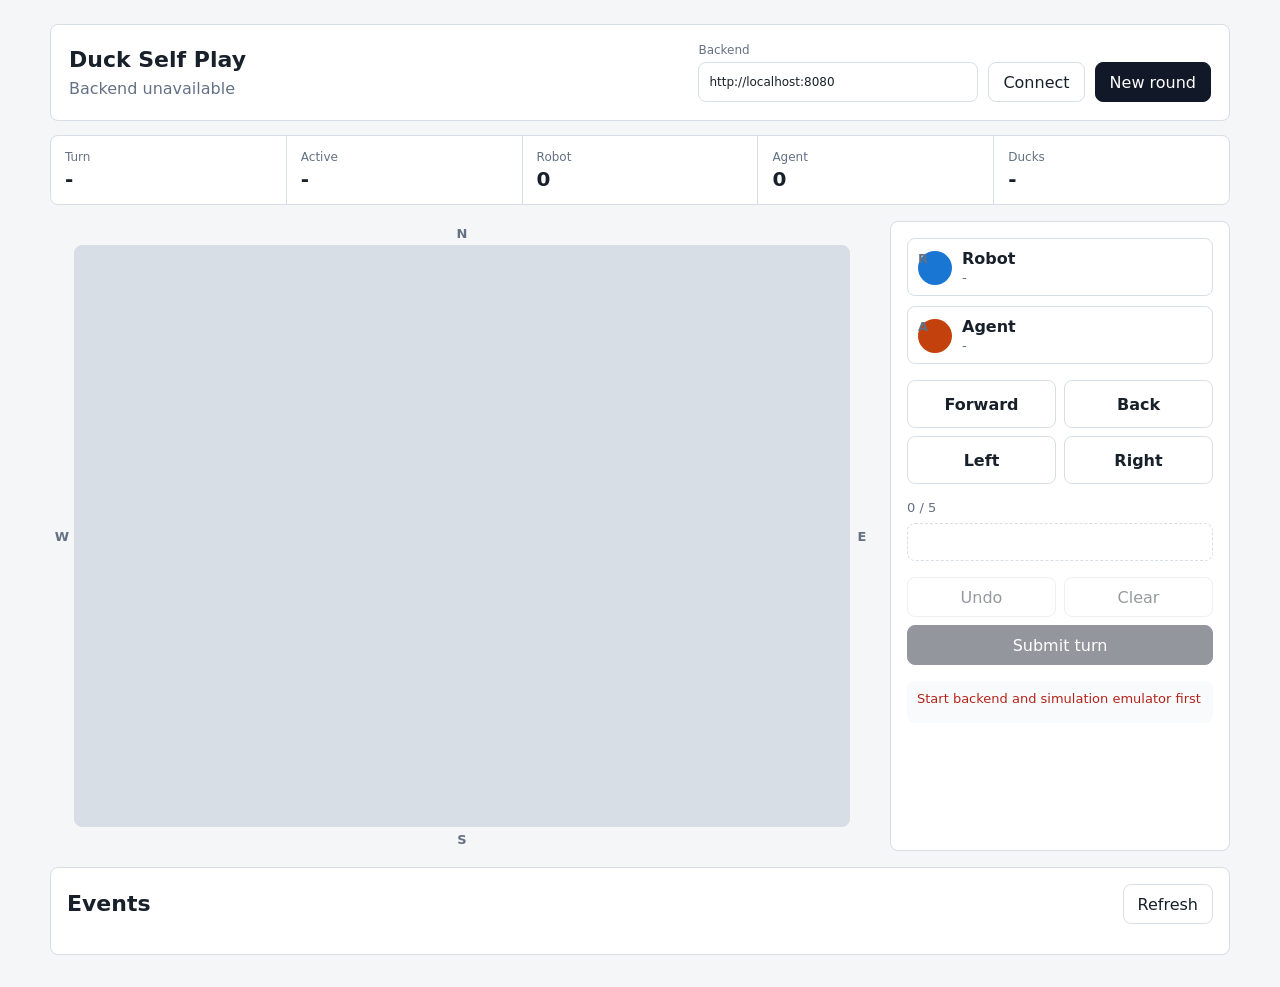
==== self-play-ui/index.html @ 65058c4f "backend: add sim UI and sim script" ====
<!doctype html>
<html lang="ru">
<head>
  <meta charset="utf-8">
  <meta name="viewport" content="width=device-width, initial-scale=1">
  <title>Duck Self Play</title>
  <link rel="stylesheet" href="./styles.css">
</head>
<body>
  <main class="app-shell">
    <section class="topbar" aria-label="Game status">
      <div>
        <h1>Duck Self Play</h1>
        <p id="connectionStatus">Connecting...</p>
      </div>
      <div class="topbar-actions">
        <label class="endpoint-field">
          <span>Backend</span>
          <input id="backendUrl" type="url" value="http://localhost:8080">
        </label>
        <button id="connectButton" class="secondary-button" type="button">Connect</button>
        <button id="startButton" class="primary-button" type="button">New round</button>
      </div>
    </section>

    <section class="score-strip" aria-label="Round summary">
      <div>
        <span>Turn</span>
        <strong id="turnNumber">-</strong>
      </div>
      <div>
        <span>Active</span>
        <strong id="activeActor">-</strong>
      </div>
      <div>
        <span>Robot</span>
        <strong id="robotScore">0</strong>
      </div>
      <div>
        <span>Agent</span>
        <strong id="agentScore">0</strong>
      </div>
      <div>
        <span>Ducks</span>
        <strong id="ducksLeft">-</strong>
      </div>
    </section>

    <section class="play-layout">
      <div class="board-wrap">
        <div class="board-frame" aria-label="Game board with compass labels">
          <div class="compass-label north">N</div>
          <div class="compass-label west">W</div>
          <div id="board" class="board" aria-label="Game board"></div>
          <div class="compass-label east">E</div>
          <div class="compass-label south">S</div>
        </div>
      </div>

      <aside class="control-panel" aria-label="Turn controls">
        <div class="actor-panel">
          <div class="actor robot">
            <span class="actor-mark">R</span>
            <div>
              <strong>Robot</strong>
              <span id="robotState">-</span>
            </div>
          </div>
          <div class="actor agent">
            <span class="actor-mark">A</span>
            <div>
              <strong>Agent</strong>
              <span id="agentState">-</span>
            </div>
          </div>
        </div>

        <div class="command-pad">
          <button type="button" data-command="1">Forward</button>
          <button type="button" data-command="2">Back</button>
          <button type="button" data-command="3">Left</button>
          <button type="button" data-command="4">Right</button>
        </div>

        <div class="command-queue">
          <span id="commandCount">0 / 5</span>
          <div id="commandList" class="command-list"></div>
        </div>

        <div class="turn-actions">
          <button id="undoButton" class="secondary-button" type="button">Undo</button>
          <button id="clearButton" class="secondary-button" type="button">Clear</button>
          <button id="submitButton" class="primary-button" type="button">Submit turn</button>
        </div>

        <div id="messageBox" class="message-box" role="status"></div>
      </aside>
    </section>

    <section class="events-section" aria-label="Event log">
      <div class="section-title">
        <h2>Events</h2>
        <button id="refreshButton" class="secondary-button" type="button">Refresh</button>
      </div>
      <ol id="eventLog" class="event-log"></ol>
    </section>
  </main>

  <script src="./app.js"></script>
</body>
</html>
---- self-play-ui/styles.css ----
:root {
  color-scheme: light;
  --bg: #f4f6f8;
  --panel: #ffffff;
  --line: #d8dee6;
  --text: #18202a;
  --muted: #647184;
  --robot: #1976d2;
  --agent: #c2410c;
  --duck: #f2b705;
  --wall: #364152;
  --ok: #1f8a4c;
  --bad: #b42318;
}

* {
  box-sizing: border-box;
}

body {
  margin: 0;
  min-height: 100vh;
  background: var(--bg);
  color: var(--text);
  font-family: Inter, ui-sans-serif, system-ui, -apple-system, BlinkMacSystemFont, "Segoe UI", sans-serif;
}

button,
input {
  font: inherit;
}

button {
  min-height: 40px;
  border: 1px solid var(--line);
  border-radius: 8px;
  padding: 0 14px;
  background: #ffffff;
  color: var(--text);
  cursor: pointer;
}

button:disabled {
  cursor: not-allowed;
  opacity: 0.45;
}

.primary-button {
  border-color: #111827;
  background: #111827;
  color: #ffffff;
}

.secondary-button {
  background: #ffffff;
}

.app-shell {
  width: min(1180px, calc(100vw - 32px));
  margin: 0 auto;
  padding: 24px 0 32px;
}

.topbar,
.score-strip,
.control-panel,
.events-section {
  border: 1px solid var(--line);
  border-radius: 8px;
  background: var(--panel);
}

.topbar {
  display: flex;
  align-items: center;
  justify-content: space-between;
  gap: 20px;
  padding: 18px;
}

.topbar h1,
.events-section h2 {
  margin: 0;
  font-size: 22px;
  line-height: 1.2;
}

.topbar p {
  margin: 6px 0 0;
  color: var(--muted);
}

.topbar-actions {
  display: flex;
  align-items: end;
  gap: 10px;
  flex-wrap: wrap;
}

.endpoint-field {
  display: grid;
  gap: 5px;
  color: var(--muted);
  font-size: 12px;
}

.endpoint-field input {
  width: min(280px, 72vw);
  height: 40px;
  border: 1px solid var(--line);
  border-radius: 8px;
  padding: 0 10px;
  color: var(--text);
}

.score-strip {
  display: grid;
  grid-template-columns: repeat(5, minmax(0, 1fr));
  gap: 1px;
  margin-top: 14px;
  overflow: hidden;
  background: var(--line);
}

.score-strip div {
  min-width: 0;
  padding: 14px;
  background: var(--panel);
}

.score-strip span {
  display: block;
  color: var(--muted);
  font-size: 12px;
}

.score-strip strong {
  display: block;
  margin-top: 4px;
  font-size: 20px;
  line-height: 1.1;
  overflow-wrap: anywhere;
}

.play-layout {
  display: grid;
  grid-template-columns: minmax(0, 1fr) 340px;
  gap: 16px;
  margin-top: 16px;
}

.board-wrap {
  min-width: 0;
}

.board-frame {
  display: grid;
  grid-template-columns: 24px minmax(0, 1fr) 24px;
  grid-template-rows: 24px minmax(0, 1fr) 24px;
  align-items: center;
}

.compass-label {
  display: grid;
  place-items: center;
  color: var(--muted);
  font-size: 13px;
  font-weight: 800;
}

.north {
  grid-column: 2;
  grid-row: 1;
}

.west {
  grid-column: 1;
  grid-row: 2;
}

.east {
  grid-column: 3;
  grid-row: 2;
}

.south {
  grid-column: 2;
  grid-row: 3;
}

.board {
  grid-column: 2;
  grid-row: 2;
  display: grid;
  grid-template-columns: repeat(8, minmax(36px, 1fr));
  grid-template-rows: repeat(6, minmax(36px, 1fr));
  aspect-ratio: 8 / 6;
  border: 1px solid var(--line);
  border-radius: 8px;
  overflow: hidden;
  background: var(--line);
}

.cell {
  position: relative;
  display: grid;
  place-items: center;
  min-width: 0;
  min-height: 0;
  border: 0;
  background: #fbfcfe;
}

.cell:nth-child(odd) {
  background: #eef3f7;
}

.cell.wall {
  background: var(--wall);
}

.cell .piece {
  display: grid;
  place-items: center;
  width: min(76%, 58px);
  min-width: 36px;
  height: min(52%, 34px);
  border-radius: 8px;
  color: #ffffff;
  font-size: 15px;
  font-weight: 800;
  letter-spacing: 0;
}

.piece.robot {
  background: var(--robot);
}

.piece.agent {
  background: var(--agent);
}

.piece.duck {
  background: var(--duck);
  color: #332400;
}

.piece.wall-mark {
  background: transparent;
  color: #ffffff;
}

.cell-coord {
  position: absolute;
  left: 6px;
  top: 5px;
  color: rgba(24, 32, 42, 0.48);
  font-size: 11px;
}

.wall .cell-coord {
  color: rgba(255, 255, 255, 0.55);
}

.control-panel {
  display: grid;
  align-content: start;
  gap: 16px;
  padding: 16px;
}

.actor-panel {
  display: grid;
  gap: 10px;
}

.actor {
  display: flex;
  align-items: center;
  gap: 10px;
  min-width: 0;
  padding: 10px;
  border: 1px solid var(--line);
  border-radius: 8px;
}

.actor.active {
  border-color: #111827;
  box-shadow: inset 0 0 0 1px #111827;
}

.actor-mark {
  display: grid;
  place-items: center;
  width: 34px;
  height: 34px;
  border-radius: 50%;
  color: #ffffff;
  font-weight: 800;
  flex: 0 0 auto;
}

.actor.robot .actor-mark {
  background: var(--robot);
}

.actor.agent .actor-mark {
  background: var(--agent);
}

.actor strong,
.actor span {
  display: block;
}

.actor span {
  color: var(--muted);
  font-size: 13px;
  margin-top: 2px;
}

.command-pad {
  display: grid;
  grid-template-columns: 1fr 1fr;
  gap: 8px;
}

.command-pad button {
  height: 48px;
  font-weight: 700;
}

.command-queue {
  display: grid;
  gap: 8px;
}

.command-queue > span {
  color: var(--muted);
  font-size: 13px;
}

.command-list {
  display: flex;
  flex-wrap: wrap;
  align-items: center;
  gap: 6px;
  min-height: 38px;
  padding: 7px;
  border: 1px dashed var(--line);
  border-radius: 8px;
}

.command-chip {
  display: inline-grid;
  place-items: center;
  min-width: 32px;
  height: 28px;
  border-radius: 7px;
  background: #e8edf3;
  font-weight: 700;
}

.turn-actions {
  display: grid;
  grid-template-columns: 1fr 1fr;
  gap: 8px;
}

.turn-actions .primary-button {
  grid-column: 1 / -1;
}

.message-box {
  min-height: 42px;
  border-radius: 8px;
  padding: 10px;
  background: #f8fafc;
  color: var(--muted);
  font-size: 13px;
  overflow-wrap: anywhere;
}

.message-box.ok {
  color: var(--ok);
}

.message-box.bad {
  color: var(--bad);
}

.events-section {
  margin-top: 16px;
  padding: 16px;
}

.section-title {
  display: flex;
  justify-content: space-between;
  align-items: center;
  gap: 12px;
}

.event-log {
  display: grid;
  gap: 8px;
  max-height: 260px;
  overflow: auto;
  margin: 14px 0 0;
  padding-left: 22px;
}

.event-log li {
  padding: 8px 10px;
  border: 1px solid var(--line);
  border-radius: 8px;
  background: #fbfcfe;
}

.event-type {
  font-weight: 700;
}

.event-meta {
  display: block;
  margin-top: 3px;
  color: var(--muted);
  font-size: 12px;
}

@media (max-width: 860px) {
  .app-shell {
    width: min(100vw - 20px, 680px);
    padding-top: 10px;
  }

  .topbar {
    align-items: stretch;
    flex-direction: column;
  }

  .score-strip {
    grid-template-columns: repeat(2, minmax(0, 1fr));
  }

  .play-layout {
    grid-template-columns: 1fr;
  }

  .control-panel {
    order: -1;
  }
}
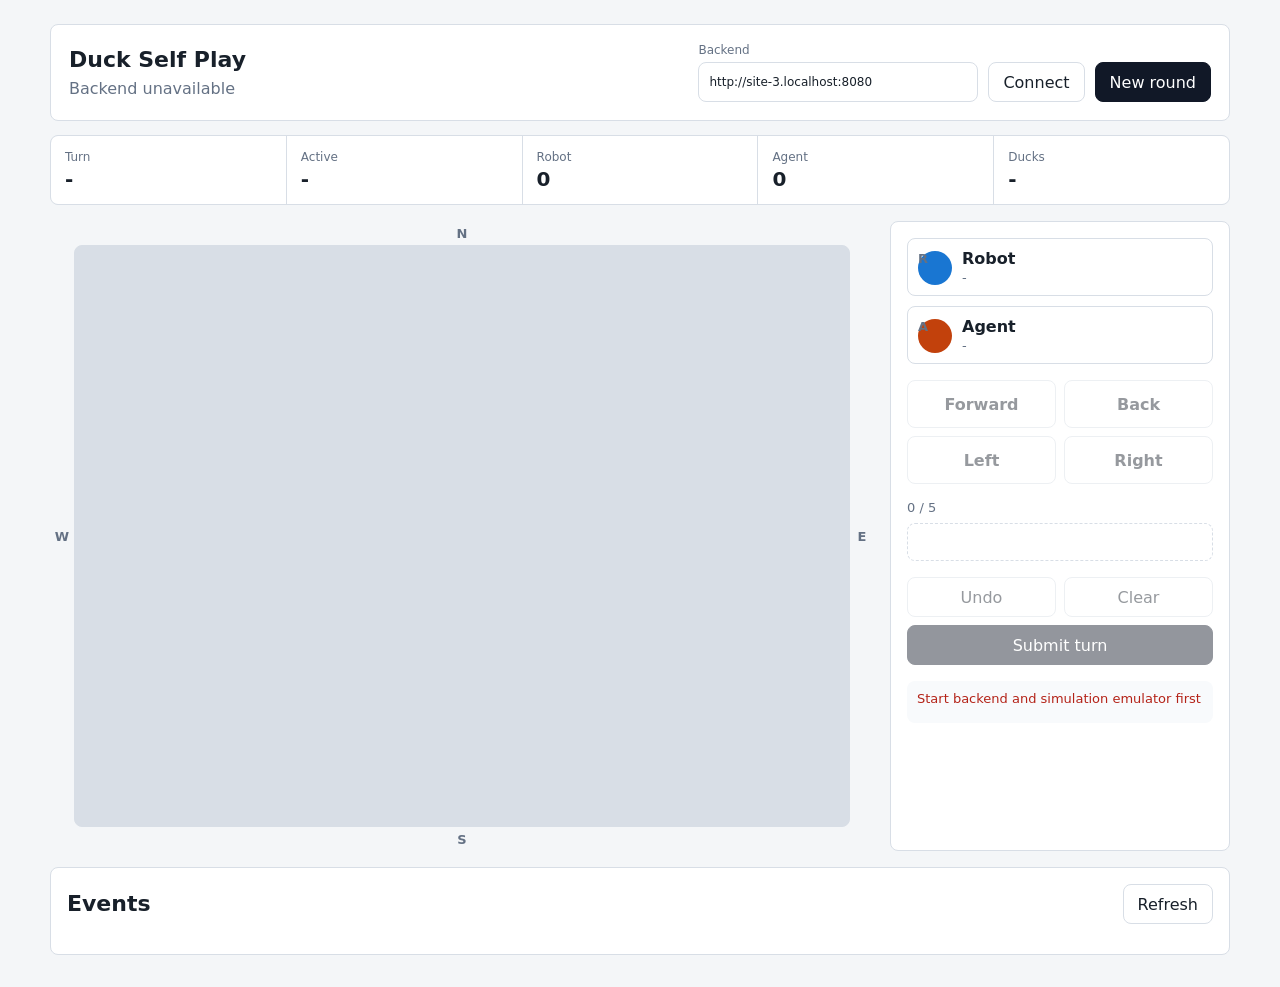
==== commit 78328047: "backend: add deploy-only auth" ====
--- a/self-play-ui/index.html
+++ b/self-play-ui/index.html
@@ -20,6 +20,20 @@
         </label>
         <button id="connectButton" class="secondary-button" type="button">Connect</button>
         <button id="startButton" class="primary-button" type="button">New round</button>
+      </div>
+    </section>
+
+    <section id="authPanel" class="auth-panel" aria-label="Authentication" hidden>
+      <div>
+        <h2>Account</h2>
+        <p id="authStatus">Login or register to play.</p>
+      </div>
+      <div class="auth-form">
+        <input id="authUsername" type="text" autocomplete="username" placeholder="username">
+        <input id="authPassword" type="password" autocomplete="current-password" placeholder="password">
+        <button id="loginButton" class="secondary-button" type="button">Login</button>
+        <button id="registerButton" class="primary-button" type="button">Register</button>
+        <button id="logoutButton" class="secondary-button" type="button" hidden>Logout</button>
       </div>
     </section>
 
--- a/self-play-ui/styles.css
+++ b/self-play-ui/styles.css
@@ -64,7 +64,8 @@
 .topbar,
 .score-strip,
 .control-panel,
-.events-section {
+.events-section,
+.auth-panel {
   border: 1px solid var(--line);
   border-radius: 8px;
   background: var(--panel);
@@ -88,6 +89,45 @@
 .topbar p {
   margin: 6px 0 0;
   color: var(--muted);
+}
+
+.auth-panel {
+  display: flex;
+  align-items: center;
+  justify-content: space-between;
+  gap: 14px;
+  margin-top: 14px;
+  padding: 16px;
+}
+
+.auth-panel[hidden] {
+  display: none;
+}
+
+.auth-panel h2 {
+  margin: 0;
+  font-size: 18px;
+}
+
+.auth-panel p {
+  margin: 5px 0 0;
+  color: var(--muted);
+}
+
+.auth-form {
+  display: flex;
+  align-items: center;
+  justify-content: flex-end;
+  gap: 8px;
+  flex-wrap: wrap;
+}
+
+.auth-form input {
+  width: 150px;
+  height: 40px;
+  border: 1px solid var(--line);
+  border-radius: 8px;
+  padding: 0 10px;
 }
 
 .topbar-actions {
@@ -439,6 +479,20 @@
     flex-direction: column;
   }
 
+  .auth-panel {
+    align-items: stretch;
+    flex-direction: column;
+  }
+
+  .auth-form {
+    justify-content: stretch;
+  }
+
+  .auth-form input,
+  .auth-form button {
+    flex: 1 1 140px;
+  }
+
   .score-strip {
     grid-template-columns: repeat(2, minmax(0, 1fr));
   }
